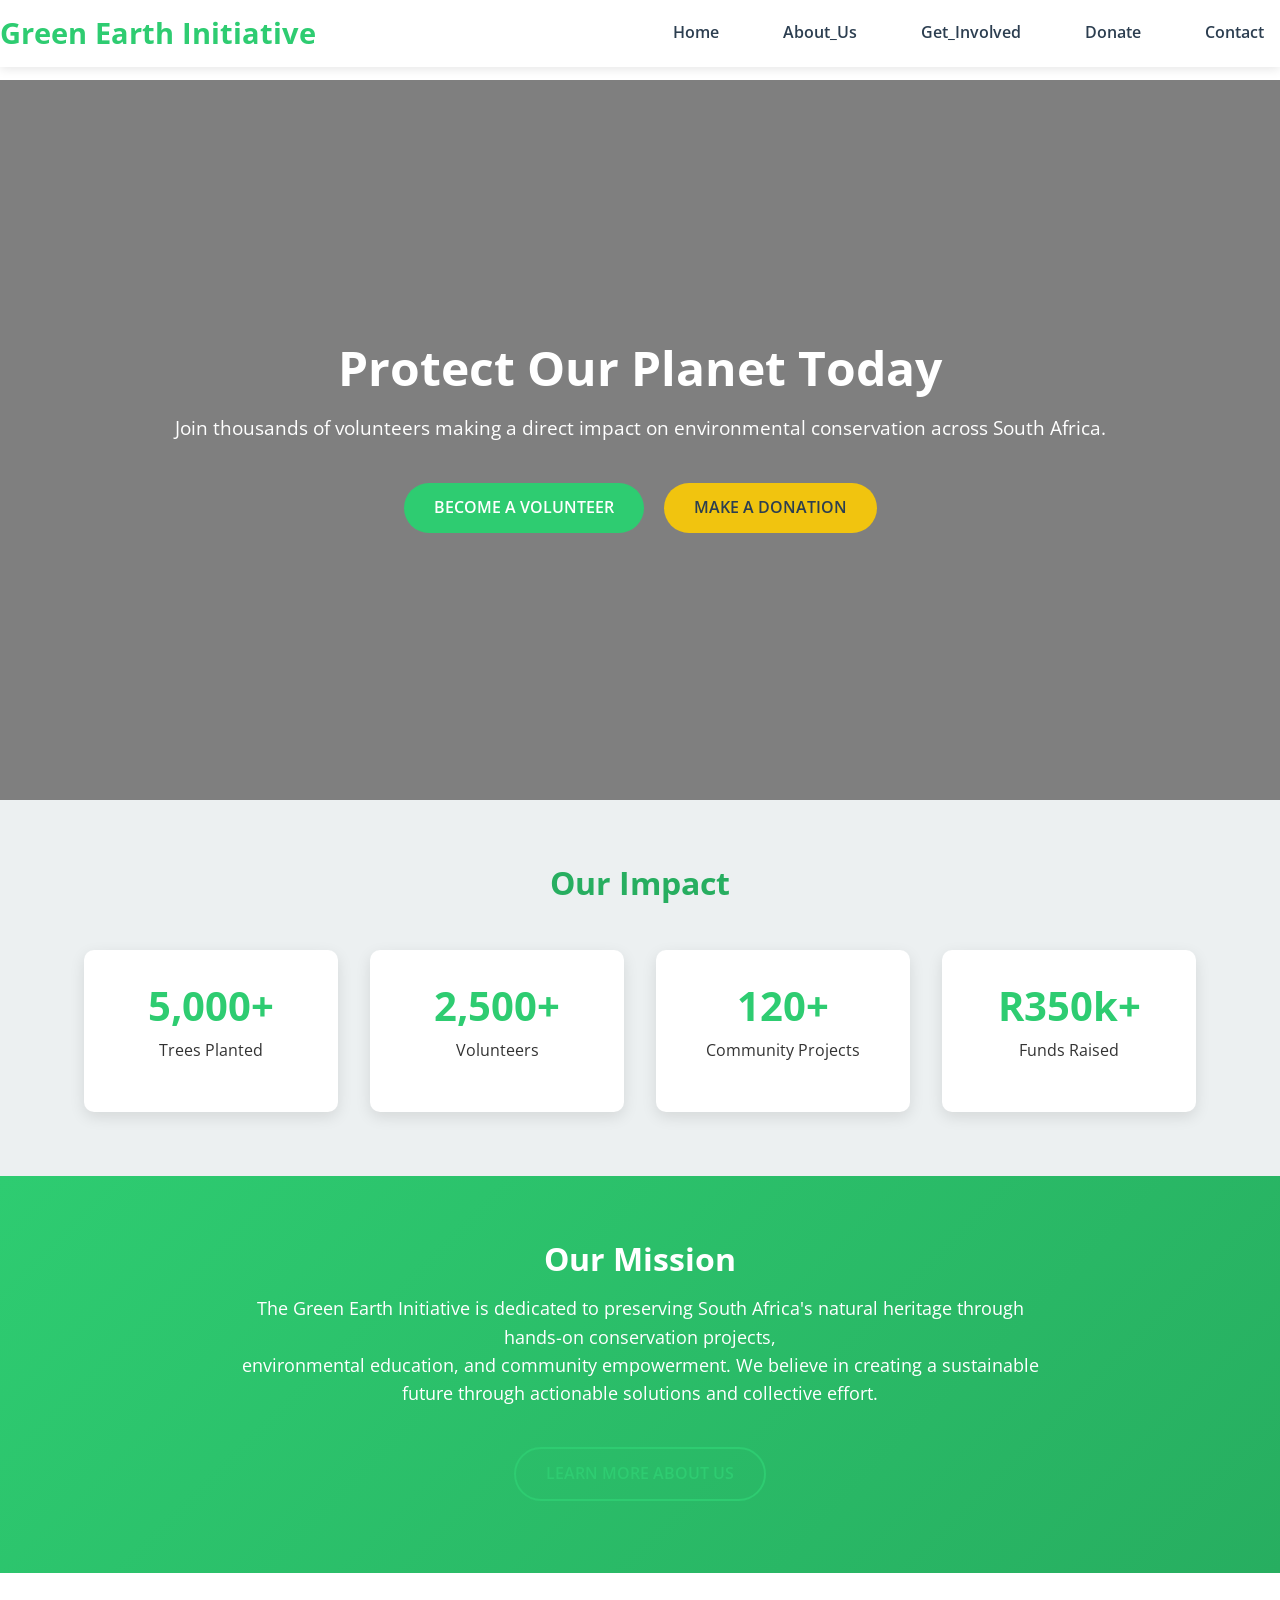
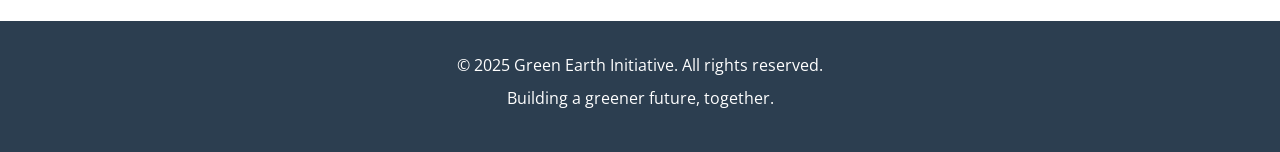
==== index.html @ fce31682 "THIS IS MY PART 2" ====
<!DOCTYPE html>
<html lang="en">
<head>
    <meta charset="UTF-8">
    <meta name="viewport" content="width=device-width, initial-scale=1.0">
    <meta name="description" content="Green Earth Initiative - Leading the fight for a sustainable future through community action, education, and conservation.">
    <title>Green Earth Initiative | Home</title>
    <link rel="stylesheet" href="css/styles.css">
    <link href="https://fonts.googleapis.com/css2?family=Open+Sans:wght@400;600;700&display=swap" rel="stylesheet">
</head>
<body>
    <header>
        <div class="header-container">
            <a href="index.html" class="logo">
                <h1>Green Earth Initiative</h1>
            </a>
            <nav>
                <ul>
                    <li><a href="index.html">Home</a></li>
                    <li><a href="about.html">About_Us</a></li>
                    <li><a href="involve.html">Get_Involved</a></li>
                    <li><a href="donate.html">Donate</a></li>
                    <li><a href="contact.html">Contact</a></li>
                </ul>
            </nav>
        </div>
    </header>

    <main>
        <section class="hero">
            <div class="hero-content">
                <h2>Protect Our Planet Today</h2>
                <p>Join thousands of volunteers making a direct impact on environmental conservation across South Africa.</p>
                <div class="cta-buttons">
                    <a href="involve.html" class="btn btn-primary">Become a Volunteer</a>
                    <a href="donate.html" class="btn btn-secondary">Make a Donation</a>
                </div>
            </div>
        </section>

        <section class="impact-stats">
            <div class="container">
                <h2>Our Impact</h2>
                <div class="stats-grid">
                    <div class="stat">
                        <h3>5,000+</h3>
                        <p>Trees Planted</p>
                    </div>
                    <div class="stat">
                        <h3>2,500+</h3>
                        <p>Volunteers</p>
                    </div>
                    <div class="stat">
                        <h3>120+</h3>
                        <p>Community Projects</p>
                    </div>
                    <div class="stat">
                        <h3>R350k+</h3>
                        <p>Funds Raised</p>
                    </div>
                </div>
            </div>
        </section>

        <section class="mission-preview">
            <div class="container">
                <h2>Our Mission</h2>
                <p>The Green Earth Initiative is dedicated to preserving South Africa's natural heritage through hands-on conservation projects, <br>
                    environmental education, and community empowerment. We believe in creating a sustainable future through actionable solutions and collective effort.</p>
                <a href="about.html" class="btn btn-outline">Learn More About Us</a>
            </div>
        </section>
    </main>

    <footer>
        <div class="container">
            <p>&copy; 2025 Green Earth Initiative. All rights reserved.</p>
            <p>Building a greener future, together.</p>
        </div>
    </footer>

    <script src="js/script.js"></script>
</body>
</html>
---- css/styles.css ----
/* 1. GLOBAL STYLES & RESET */
* {
    margin: 0;
    padding: 0;
    box-sizing: border-box;
}

:root {
    --primary-green: #2ecc71;
    --primary-yellow: #f1c40f;
    --dark-green: #27ae60;
    --dark-gray: #2c3e50;
    --light-gray: #ecf0f1;
    --white: #ffffff;
}

body {
    font-family: 'Open Sans', sans-serif;
    line-height: 1.6;
    color: #333;
    background-color: var(--white);
}

.container {
    width: 90%;
    max-width: 1200px;
    margin: 0 auto;
    padding: 0 20px;
}

/* 2. TYPOGRAPHY */
h1, h2, h3, h4 {
    font-weight: 700;
    line-height: 1.2;
    margin-bottom: 1rem;
    color: var(--dark-gray);
}

h1 {
    font-size: 2.5rem;
}

h2 {
    font-size: 2rem;
    color: var(--dark-green);
}

h3 {
    font-size: 1.5rem;
}

p {
    margin-bottom: 1rem;
}

a {
    text-decoration: none;
    color: var(--primary-green);
    transition: color 0.3s ease;
}

a:hover {
    color: var(--dark-green);
}

/* 3. HEADER & NAVIGATION */
header {
    background-color: var(--white);
    box-shadow: 0 2px 10px rgba(0,0,0,0.1);
    position: fixed;
    width: 100%;
    top: 0;
    z-index: 1000;
}

.header-container {
    display: flex;
    justify-content: space-between;
    align-items: center;
    padding: 1rem 0;
}

.logo h1 {
    color: var(--primary-green);
    font-size: 1.8rem;
    margin: 0;
}

nav ul {
    display: flex;
    list-style: none;
    gap: 2rem;
}

nav a {
    color: var(--dark-gray);
    font-weight: 600;
    padding: 0.5rem 1rem;
    border-radius: 5px;
    transition: all 0.3s ease;
}

nav a:hover {
    color: var(--white);
    background-color: var(--primary-green);
}

/* 4. HERO SECTION */
.hero {
    background: linear-gradient(rgba(0,0,0,0.5), rgba(0,0,0,0.5)), url('../images/hero-image.jpg');
    background-size: cover;
    background-position: center;
    height: 80vh;
    display: flex;
    align-items: center;
    justify-content: center;
    text-align: center;
    color: var(--white);
    margin-top: 80px;
}

.hero-content h2 {
    font-size: 3rem;
    color: var(--white);
    margin-bottom: 1rem;
}

.hero-content p {
    font-size: 1.2rem;
    margin-bottom: 2rem;
}

/* 5. BUTTONS */
.btn {
    display: inline-block;
    padding: 12px 30px;
    border-radius: 50px;
    font-weight: 600;
    text-transform: uppercase;
    transition: all 0.3s ease;
    border: none;
    cursor: pointer;
    font-size: 1rem;
    margin: 0.5rem;
}

.btn-primary {
    background-color: var(--primary-green);
    color: var(--white);
}

.btn-primary:hover {
    background-color: var(--dark-green);
    transform: translateY(-2px);
    box-shadow: 0 5px 15px rgba(0,0,0,0.2);
}

.btn-secondary {
    background-color: var(--primary-yellow);
    color: var(--dark-gray);
}

.btn-secondary:hover {
    background-color: #e67e22;
    transform: translateY(-2px);
}

.btn-outline {
    border: 2px solid var(--primary-green);
    color: var(--primary-green);
    background: transparent;
}

.btn-outline:hover {
    background-color: var(--primary-green);
    color: var(--white);
}

.cta-buttons {
    margin-top: 2rem;
}

/* 6. IMPACT STATS */
.impact-stats {
    padding: 4rem 0;
    background-color: var(--light-gray);
    text-align: center;
}

.stats-grid {
    display: grid;
    grid-template-columns: repeat(auto-fit, minmax(200px, 1fr));
    gap: 2rem;
    margin-top: 3rem;
}

.stat {
    background: var(--white);
    padding: 2rem;
    border-radius: 10px;
    box-shadow: 0 5px 15px rgba(0,0,0,0.1);
    transition: transform 0.3s ease;
}

.stat:hover {
    transform: translateY(-5px);
}

.stat h3 {
    font-size: 2.5rem;
    color: var(--primary-green);
    margin-bottom: 0.5rem;
}

/* 7. MISSION SECTION */
.mission-preview {
    padding: 4rem 0;
    text-align: center;
    background: linear-gradient(135deg, var(--primary-green) 0%, var(--dark-green) 100%);
    color: var(--white);
}

.mission-preview h2 {
    color: var(--white);
}

.mission-preview p {
    font-size: 1.1rem;
    max-width: 800px;
    margin: 0 auto 2rem;
}

/* 8. PAGE HEADERS */
.page-header {
    background: linear-gradient(135deg, var(--primary-green) 0%, var(--dark-green) 100%);
    color: var(--white);
    text-align: center;
    padding: 6rem 0 3rem;
    margin-top: 80px;
}

.page-header h1 {
    color: var(--white);
    font-size: 3rem;
}

/* 9. GRID LAYOUTS */
.mv-grid, .team-grid, .opportunities-grid, .impact-grid, .office-grid {
    display: grid;
    grid-template-columns: repeat(auto-fit, minmax(300px, 1fr));
    gap: 2rem;
    margin: 3rem 0;
}

.mv-card, .team-member, .opportunity, .impact-item, .office {
    background: var(--white);
    padding: 2rem;
    border-radius: 10px;
    box-shadow: 0 5px 15px rgba(0,0,0,0.1);
    text-align: center;
    transition: transform 0.3s ease;
}

.mv-card:hover, .team-member:hover, .opportunity:hover, .impact-item:hover, .office:hover {
    transform: translateY(-5px);
}

.role {
    color: var(--primary-green);
    font-weight: 600;
    margin-bottom: 1rem;
}

/* 10. FORMS */
.form-group {
    margin-bottom: 1.5rem;
}

label {
    display: block;
    margin-bottom: 0.5rem;
    font-weight: 600;
    color: var(--dark-gray);
}

input, select, textarea {
    width: 100%;
    padding: 12px;
    border: 2px solid #ddd;
    border-radius: 5px;
    font-size: 1rem;
    transition: border-color 0.3s ease;
}

input:focus, select:focus, textarea:focus {
    outline: none;
    border-color: var(--primary-green);
}

.volunteer-form, .donation-form, .contact-form {
    background: var(--light-gray);
    padding: 3rem;
    border-radius: 10px;
    margin: 3rem 0;
}

/* 11. MAP */
.map-placeholder {
    background: linear-gradient(135deg, var(--primary-green) 0%, var(--dark-green) 100%);
    height: 400px;
    border-radius: 10px;
    display: flex;
    align-items: center;
    justify-content: center;
    color: var(--white);
    font-size: 1.2rem;
    text-align: center;
}

/* 12. FOOTER */
footer {
    background-color: var(--dark-gray);
    color: var(--white);
    text-align: center;
    padding: 2rem 0;
    margin-top: 3rem;
}

footer p {
    margin-bottom: 0.5rem;
}

/* 13. RESPONSIVE DESIGN */
@media (max-width: 768px) {
    .header-container {
        flex-direction: column;
        gap: 1rem;
    }

    nav ul {
        flex-direction: column;
        gap: 1rem;
        text-align: center;
    }

    .hero-content h2 {
        font-size: 2rem;
    }

    .stats-grid {
        grid-template-columns: 1fr;
    }

    .cta-buttons {
        display: flex;
        flex-direction: column;
        align-items: center;
    }

    .btn {
        width: 100%;
        margin: 0.5rem 0;
    }

    .volunteer-form, .donation-form, .contact-form {
        padding: 1.5rem;
    }
}

/* 14. UTILITY CLASSES */
.text-center {
    text-align: center;
}

.mt-2 {
    margin-top: 2rem;
}

.mb-2 {
    margin-bottom: 2rem;
}

.hidden {
    display: none;
}
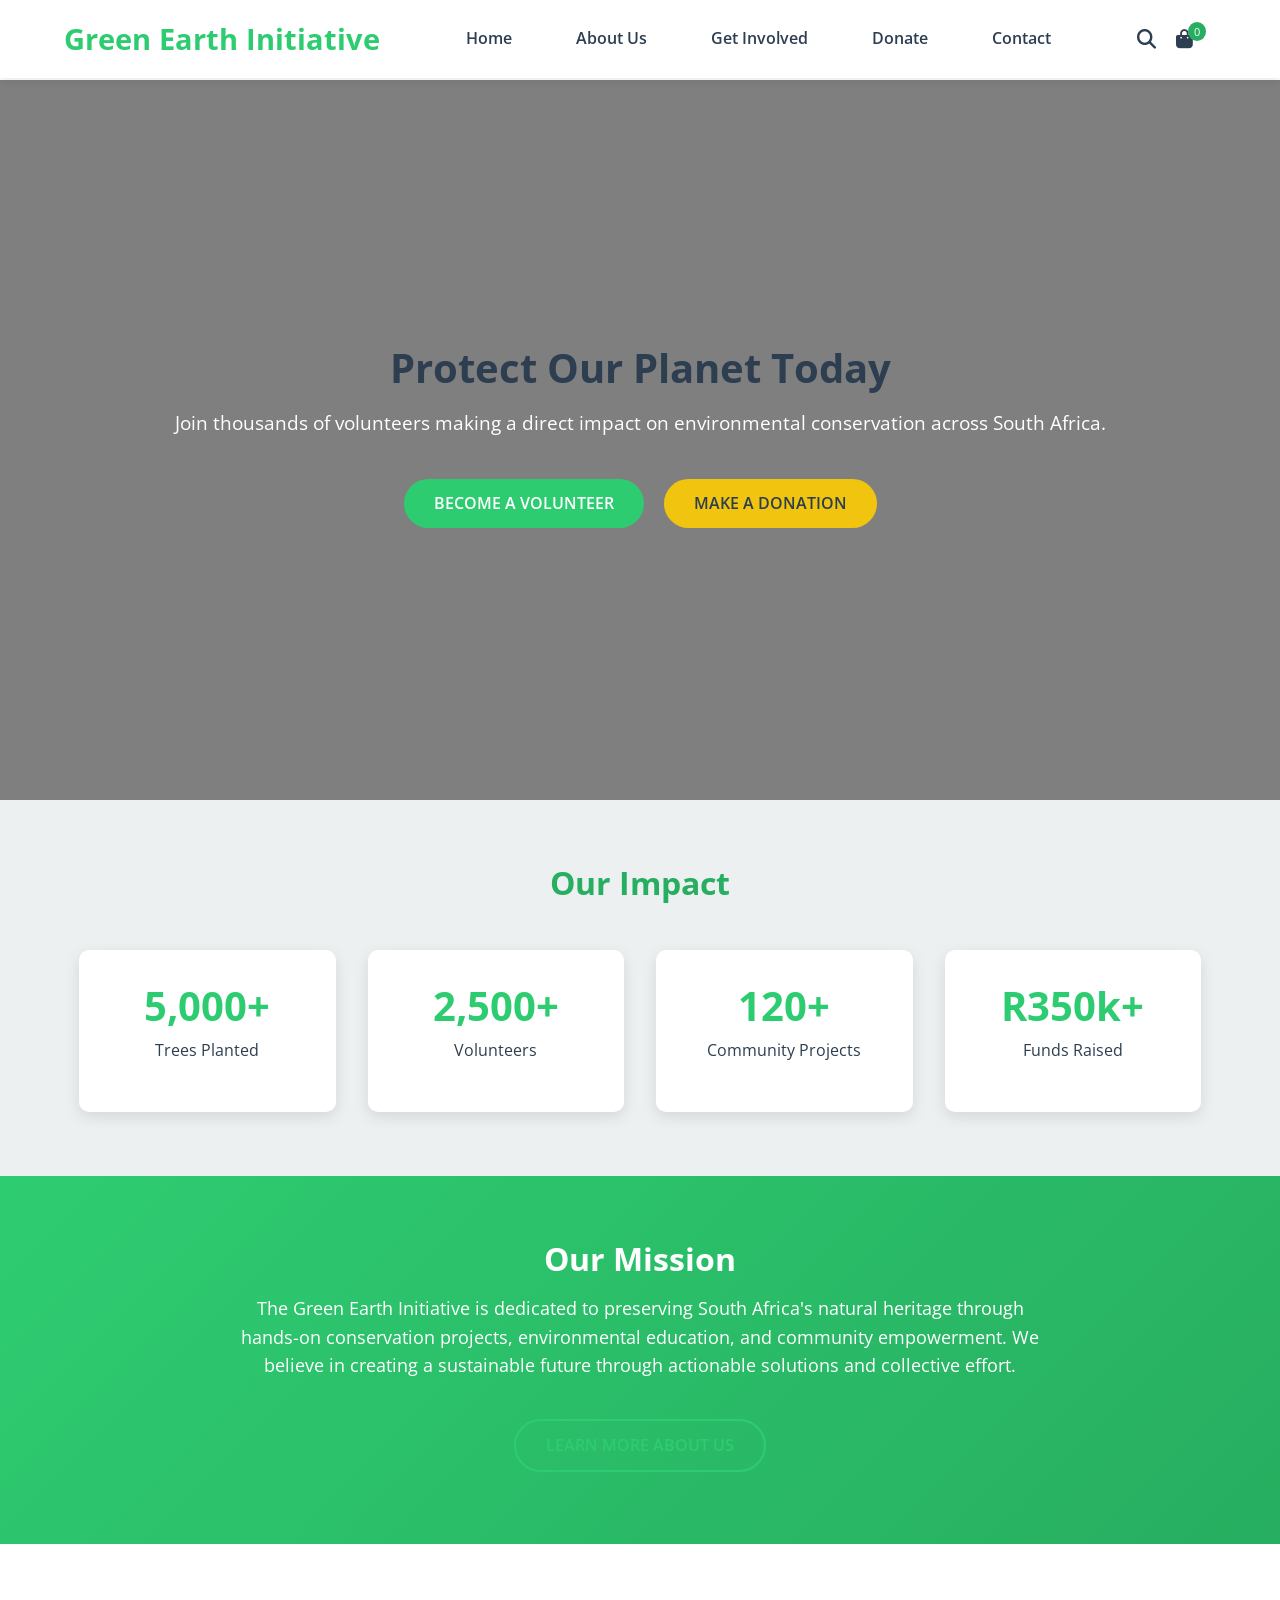
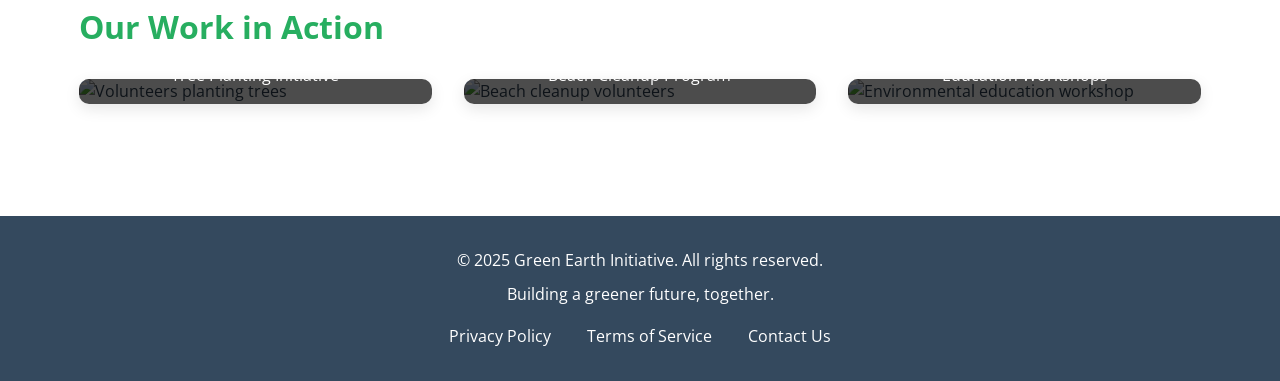
==== commit 99488583: "final changes" ====
--- a/index.html
+++ b/index.html
@@ -3,81 +3,150 @@
 <head>
     <meta charset="UTF-8">
     <meta name="viewport" content="width=device-width, initial-scale=1.0">
-    <meta name="description" content="Green Earth Initiative - Leading the fight for a sustainable future through community action, education, and conservation.">
+    <meta name="description" content="Green Earth Initiative - Leading environmental conservation through community action, education, and volunteer programs.">
+    <meta name="keywords" content="environment, conservation, volunteer, tree planting, beach cleanup, donate, eco-friendly">
     <title>Green Earth Initiative | Home</title>
     <link rel="stylesheet" href="css/styles.css">
+    <link href="https://cdnjs.cloudflare.com/ajax/libs/font-awesome/6.4.0/css/all.min.css" rel="stylesheet">
     <link href="https://fonts.googleapis.com/css2?family=Open+Sans:wght@400;600;700&display=swap" rel="stylesheet">
 </head>
 <body>
+    <!-- Overlay -->
+    <div class="overlay" id="overlay"></div>
+
+    <!-- Header -->
     <header>
-        <div class="header-container">
-            <a href="index.html" class="logo">
-                <h1>Green Earth Initiative</h1>
-            </a>
+        <div class="container header-container">
+            <a href="index.html" class="logo">Green Earth Initiative</a>
+            
             <nav>
                 <ul>
                     <li><a href="index.html">Home</a></li>
-                    <li><a href="about.html">About_Us</a></li>
-                    <li><a href="involve.html">Get_Involved</a></li>
+                    <li><a href="about.html">About Us</a></li>
+                    <li><a href="involve.html">Get Involved</a></li>
                     <li><a href="donate.html">Donate</a></li>
                     <li><a href="contact.html">Contact</a></li>
                 </ul>
             </nav>
+            
+            <div class="nav-icons">
+                <a href="#" id="search-btn"><i class="fas fa-search"></i></a>
+                <a href="#" id="cart-icon">
+                    <i class="fas fa-shopping-bag"></i>
+                    <span class="cart-count">0</span>
+                </a>
+            </div>
         </div>
     </header>
 
-    <main>
-        <section class="hero">
-            <div class="hero-content">
-                <h2>Protect Our Planet Today</h2>
-                <p>Join thousands of volunteers making a direct impact on environmental conservation across South Africa.</p>
-                <div class="cta-buttons">
-                    <a href="involve.html" class="btn btn-primary">Become a Volunteer</a>
-                    <a href="donate.html" class="btn btn-secondary">Make a Donation</a>
+    <!-- Hero Section -->
+    <section class="hero">
+        <div class="container hero-content">
+            <h1>Protect Our Planet Today</h1>
+            <p>Join thousands of volunteers making a direct impact on environmental conservation across South Africa.</p>
+            <div class="cta-buttons">
+                <a href="involve.html" class="btn btn-primary">Become a Volunteer</a>
+                <a href="donate.html" class="btn btn-secondary">Make a Donation</a>
+            </div>
+        </div>
+    </section>
+
+    <!-- Impact Statistics -->
+    <section class="impact-stats">
+        <div class="container">
+            <h2>Our Impact</h2>
+            <div class="stats-grid">
+                <div class="stat">
+                    <h3>5,000+</h3>
+                    <p>Trees Planted</p>
+                </div>
+                <div class="stat">
+                    <h3>2,500+</h3>
+                    <p>Volunteers</p>
+                </div>
+                <div class="stat">
+                    <h3>120+</h3>
+                    <p>Community Projects</p>
+                </div>
+                <div class="stat">
+                    <h3>R350k+</h3>
+                    <p>Funds Raised</p>
                 </div>
             </div>
-        </section>
+        </div>
+    </section>
 
-        <section class="impact-stats">
-            <div class="container">
-                <h2>Our Impact</h2>
-                <div class="stats-grid">
-                    <div class="stat">
-                        <h3>5,000+</h3>
-                        <p>Trees Planted</p>
-                    </div>
-                    <div class="stat">
-                        <h3>2,500+</h3>
-                        <p>Volunteers</p>
-                    </div>
-                    <div class="stat">
-                        <h3>120+</h3>
-                        <p>Community Projects</p>
-                    </div>
-                    <div class="stat">
-                        <h3>R350k+</h3>
-                        <p>Funds Raised</p>
-                    </div>
+    <!-- Mission Section -->
+    <section class="mission-preview">
+        <div class="container">
+            <h2>Our Mission</h2>
+            <p>The Green Earth Initiative is dedicated to preserving South Africa's natural heritage through hands-on conservation projects, environmental education, and community empowerment. We believe in creating a sustainable future through actionable solutions and collective effort.</p>
+            <a href="about.html" class="btn btn-outline">Learn More About Us</a>
+        </div>
+    </section>
+
+    <!-- Image Gallery -->
+    <section class="gallery-section">
+        <div class="container">
+            <h2>Our Work in Action</h2>
+            <div class="gallery-grid">
+                <div class="gallery-item">
+                    <img src="images/tree-planting.jpg" alt="Volunteers planting trees" class="gallery-image" data-src="images/tree-planting.jpg">
+                    <div class="gallery-caption">Tree Planting Initiative</div>
+                </div>
+                <div class="gallery-item">
+                    <img src="images/beach-cleanup.jpg" alt="Beach cleanup volunteers" class="gallery-image" data-src="images/beach-cleanup.jpg">
+                    <div class="gallery-caption">Beach Cleanup Program</div>
+                </div>
+                <div class="gallery-item">
+                    <img src="images/education.jpg" alt="Environmental education workshop" class="gallery-image" data-src="images/education.jpg">
+                    <div class="gallery-caption">Education Workshops</div>
                 </div>
             </div>
-        </section>
+        </div>
+    </section>
 
-        <section class="mission-preview">
-            <div class="container">
-                <h2>Our Mission</h2>
-                <p>The Green Earth Initiative is dedicated to preserving South Africa's natural heritage through hands-on conservation projects, <br>
-                    environmental education, and community empowerment. We believe in creating a sustainable future through actionable solutions and collective effort.</p>
-                <a href="about.html" class="btn btn-outline">Learn More About Us</a>
-            </div>
-        </section>
-    </main>
-
+    <!-- Footer -->
     <footer>
         <div class="container">
             <p>&copy; 2025 Green Earth Initiative. All rights reserved.</p>
             <p>Building a greener future, together.</p>
+            <div class="footer-links">
+                <a href="privacy.html">Privacy Policy</a>
+                <a href="terms.html">Terms of Service</a>
+                <a href="contact.html">Contact Us</a>
+            </div>
         </div>
     </footer>
+
+    <!-- Cart Sidebar -->
+    <div class="cart-sidebar" id="cart-sidebar">
+        <div class="cart-header">
+            <h2>Your Cart</h2>
+            <button class="close-cart" id="close-cart">
+                <i class="fas fa-times"></i>
+            </button>
+        </div>
+        
+        <div class="cart-items" id="cart-items">
+            <p class="empty-cart-message">Your cart is empty</p>
+        </div>
+        
+        <div class="cart-total" id="cart-total">
+            Total: R0.00
+        </div>
+        
+        <button class="checkout-btn">Proceed to Checkout</button>
+    </div>
+
+    <!-- Search Modal -->
+    <div class="search-modal" id="search-modal">
+        <div class="search-modal-content">
+            <input type="text" placeholder="Search our website..." id="search-input">
+            <button class="search-close" id="search-close">&times;</button>
+            <div class="search-results" id="search-results"></div>
+        </div>
+    </div>
 
     <script src="js/script.js"></script>
 </body>
--- a/css/styles.css
+++ b/css/styles.css
@@ -1,4 +1,4 @@
-/* 1. GLOBAL STYLES & RESET */
+ /* === GLOBAL STYLES & RESET === */
 * {
     margin: 0;
     padding: 0;
@@ -7,17 +7,21 @@
 
 :root {
     --primary-green: #2ecc71;
-    --primary-yellow: #f1c40f;
     --dark-green: #27ae60;
-    --dark-gray: #2c3e50;
+    --light-green: #d5f4e6;
+    --accent-yellow: #f1c40f;
+    --dark-yellow: #f39c12;
+    --white: #ffffff;
+    --black: #2c3e50;
+    --gray: #7f8c8d;
     --light-gray: #ecf0f1;
-    --white: #ffffff;
+    --dark-gray: #34495e;
 }
 
 body {
     font-family: 'Open Sans', sans-serif;
     line-height: 1.6;
-    color: #333;
+    color: var(--black);
     background-color: var(--white);
 }
 
@@ -25,15 +29,42 @@
     width: 90%;
     max-width: 1200px;
     margin: 0 auto;
-    padding: 0 20px;
-}
-
-/* 2. TYPOGRAPHY */
+    padding: 0 15px;
+}
+
+/* === PERFORMANCE OPTIMIZATIONS === */
+/* Critical CSS - Above the fold styles */
+.link-preload {
+    position: absolute;
+    width: 0;
+    height: 0;
+    overflow: hidden;
+}
+
+/* Reduce layout shifts */
+img {
+    max-width: 100%;
+    height: auto;
+}
+
+/* Optimize animations */
+@media (prefers-reduced-motion: reduce) {
+    *,
+    *::before,
+    *::after {
+        animation-duration: 0.01ms !important;
+        animation-iteration-count: 1 !important;
+        transition-duration: 0.01ms !important;
+        scroll-behavior: auto !important;
+    }
+}
+
+/* === TYPOGRAPHY === */
 h1, h2, h3, h4 {
     font-weight: 700;
     line-height: 1.2;
     margin-bottom: 1rem;
-    color: var(--dark-gray);
+    color: var(--black);
 }
 
 h1 {
@@ -63,7 +94,7 @@
     color: var(--dark-green);
 }
 
-/* 3. HEADER & NAVIGATION */
+/* === HEADER & NAVIGATION === */
 header {
     background-color: var(--white);
     box-shadow: 0 2px 10px rgba(0,0,0,0.1);
@@ -80,10 +111,11 @@
     padding: 1rem 0;
 }
 
-.logo h1 {
-    color: var(--primary-green);
+.logo {
     font-size: 1.8rem;
-    margin: 0;
+    font-weight: 700;
+    color: var(--primary-green);
+    text-decoration: none;
 }
 
 nav ul {
@@ -93,7 +125,7 @@
 }
 
 nav a {
-    color: var(--dark-gray);
+    color: var(--black);
     font-weight: 600;
     padding: 0.5rem 1rem;
     border-radius: 5px;
@@ -105,7 +137,34 @@
     background-color: var(--primary-green);
 }
 
-/* 4. HERO SECTION */
+.nav-icons {
+    display: flex;
+    gap: 20px;
+}
+
+.nav-icons a {
+    color: var(--black);
+    font-size: 1.2rem;
+    transition: all 0.3s ease;
+}
+
+.nav-icons a:hover {
+    color: var(--primary-green);
+    transform: scale(1.1);
+}
+
+.cart-count {
+    background-color: var(--dark-green);
+    color: var(--white);
+    border-radius: 50%;
+    padding: 2px 6px;
+    font-size: 0.7rem;
+    position: relative;
+    top: -10px;
+    right: 10px;
+}
+
+/* === HERO SECTION === */
 .hero {
     background: linear-gradient(rgba(0,0,0,0.5), rgba(0,0,0,0.5)), url('../images/hero-image.jpg');
     background-size: cover;
@@ -130,7 +189,7 @@
     margin-bottom: 2rem;
 }
 
-/* 5. BUTTONS */
+/* === BUTTONS === */
 .btn {
     display: inline-block;
     padding: 12px 30px;
@@ -156,12 +215,12 @@
 }
 
 .btn-secondary {
-    background-color: var(--primary-yellow);
-    color: var(--dark-gray);
+    background-color: var(--accent-yellow);
+    color: var(--black);
 }
 
 .btn-secondary:hover {
-    background-color: #e67e22;
+    background-color: var(--dark-yellow);
     transform: translateY(-2px);
 }
 
@@ -180,7 +239,7 @@
     margin-top: 2rem;
 }
 
-/* 6. IMPACT STATS */
+/* === IMPACT STATS === */
 .impact-stats {
     padding: 4rem 0;
     background-color: var(--light-gray);
@@ -212,7 +271,7 @@
     margin-bottom: 0.5rem;
 }
 
-/* 7. MISSION SECTION */
+/* === MISSION SECTION === */
 .mission-preview {
     padding: 4rem 0;
     text-align: center;
@@ -230,7 +289,7 @@
     margin: 0 auto 2rem;
 }
 
-/* 8. PAGE HEADERS */
+/* === PAGE HEADERS === */
 .page-header {
     background: linear-gradient(135deg, var(--primary-green) 0%, var(--dark-green) 100%);
     color: var(--white);
@@ -244,15 +303,15 @@
     font-size: 3rem;
 }
 
-/* 9. GRID LAYOUTS */
-.mv-grid, .team-grid, .opportunities-grid, .impact-grid, .office-grid {
+/* === GRID LAYOUTS === */
+.mv-grid, .team-grid, .opportunities-grid, .impact-grid, .office-grid, .options-grid, .transparency-grid, .faq-grid {
     display: grid;
     grid-template-columns: repeat(auto-fit, minmax(300px, 1fr));
     gap: 2rem;
     margin: 3rem 0;
 }
 
-.mv-card, .team-member, .opportunity, .impact-item, .office {
+.mv-card, .team-member, .opportunity, .impact-item, .office, .option-card, .transparency-item, .faq-item {
     background: var(--white);
     padding: 2rem;
     border-radius: 10px;
@@ -261,7 +320,7 @@
     transition: transform 0.3s ease;
 }
 
-.mv-card:hover, .team-member:hover, .opportunity:hover, .impact-item:hover, .office:hover {
+.mv-card:hover, .team-member:hover, .opportunity:hover, .impact-item:hover, .office:hover, .option-card:hover, .transparency-item:hover, .faq-item:hover {
     transform: translateY(-5px);
 }
 
@@ -271,9 +330,10 @@
     margin-bottom: 1rem;
 }
 
-/* 10. FORMS */
+/* === FORMS === */
 .form-group {
     margin-bottom: 1.5rem;
+    position: relative;
 }
 
 label {
@@ -290,6 +350,7 @@
     border-radius: 5px;
     font-size: 1rem;
     transition: border-color 0.3s ease;
+    font-family: 'Open Sans', sans-serif;
 }
 
 input:focus, select:focus, textarea:focus {
@@ -297,27 +358,627 @@
     border-color: var(--primary-green);
 }
 
-.volunteer-form, .donation-form, .contact-form {
+.volunteer-form, .contact-form-section, .donation-form-section {
     background: var(--light-gray);
     padding: 3rem;
     border-radius: 10px;
     margin: 3rem 0;
 }
 
-/* 11. MAP */
-.map-placeholder {
-    background: linear-gradient(135deg, var(--primary-green) 0%, var(--dark-green) 100%);
-    height: 400px;
+/* === FORM VALIDATION STYLES === */
+.error-message {
+    color: #e74c3c;
+    font-size: 0.8rem;
+    margin-top: 0.25rem;
+    display: block;
+}
+
+input.error,
+select.error,
+textarea.error {
+    border-color: #e74c3c !important;
+    background-color: #fee;
+}
+
+input.valid,
+select.valid,
+textarea.valid {
+    border-color: #2ecc71 !important;
+}
+
+/* === NOTIFICATION STYLES === */
+.notification {
+    position: fixed;
+    top: 100px;
+    right: 20px;
+    padding: 15px 20px;
+    border-radius: 5px;
+    color: white;
+    z-index: 10000;
+    transform: translateX(400px);
+    transition: transform 0.3s ease;
+    max-width: 300px;
+    display: flex;
+    justify-content: space-between;
+    align-items: center;
+}
+
+.notification.show {
+    transform: translateX(0);
+}
+
+.notification-success {
+    background-color: #2ecc71;
+}
+
+.notification-error {
+    background-color: #e74c3c;
+}
+
+.notification-warning {
+    background-color: #f39c12;
+}
+
+.notification-info {
+    background-color: #3498db;
+}
+
+.notification-close {
+    background: none;
+    border: none;
+    color: white;
+    font-size: 1.2rem;
+    cursor: pointer;
+    margin-left: 10px;
+}
+
+/* === LIGHTBOX GALLERY STYLES === */
+.lightbox {
+    position: fixed;
+    top: 0;
+    left: 0;
+    width: 100%;
+    height: 100%;
+    background: rgba(0, 0, 0, 0.9);
+    display: none;
+    justify-content: center;
+    align-items: center;
+    z-index: 10000;
+}
+
+.lightbox.active {
+    display: flex;
+}
+
+.lightbox-content {
+    position: relative;
+    max-width: 90%;
+    max-height: 90%;
+}
+
+.lightbox-content img {
+    max-width: 100%;
+    max-height: 90vh;
     border-radius: 10px;
+}
+
+.lightbox-close,
+.lightbox-prev,
+.lightbox-next {
+    position: absolute;
+    background: rgba(0, 0, 0, 0.7);
+    color: white;
+    border: none;
+    padding: 10px 15px;
+    cursor: pointer;
+    border-radius: 50%;
+    font-size: 1.2rem;
+}
+
+.lightbox-close {
+    top: -40px;
+    right: -40px;
+}
+
+.lightbox-prev {
+    left: 20px;
+    top: 50%;
+    transform: translateY(-50%);
+}
+
+.lightbox-next {
+    right: 20px;
+    top: 50%;
+    transform: translateY(-50%);
+}
+
+/* === GALLERY SECTION === */
+.gallery-section {
+    padding: 4rem 0;
+    background: var(--white);
+}
+
+.gallery-grid {
+    display: grid;
+    grid-template-columns: repeat(auto-fit, minmax(300px, 1fr));
+    gap: 2rem;
+    margin-top: 2rem;
+}
+
+.gallery-item {
+    position: relative;
+    border-radius: 10px;
+    overflow: hidden;
+    box-shadow: 0 5px 15px rgba(0,0,0,0.1);
+    transition: transform 0.3s ease;
+}
+
+.gallery-item:hover {
+    transform: translateY(-5px);
+}
+
+.gallery-image {
+    width: 100%;
+    height: 250px;
+    object-fit: cover;
+    cursor: pointer;
+    transition: transform 0.3s ease;
+}
+
+.gallery-item:hover .gallery-image {
+    transform: scale(1.05);
+}
+
+.gallery-caption {
+    position: absolute;
+    bottom: 0;
+    left: 0;
+    right: 0;
+    background: rgba(0,0,0,0.7);
+    color: white;
+    padding: 1rem;
+    text-align: center;
+}
+
+/* === TIMELINE === */
+.timeline {
+    position: relative;
+    max-width: 800px;
+    margin: 3rem auto;
+}
+
+.timeline::before {
+    content: '';
+    position: absolute;
+    left: 50%;
+    top: 0;
+    bottom: 0;
+    width: 2px;
+    background: var(--primary-green);
+    transform: translateX(-50%);
+}
+
+.timeline-item {
+    display: flex;
+    justify-content: space-between;
+    align-items: center;
+    margin-bottom: 3rem;
+    position: relative;
+}
+
+.timeline-year {
+    background: var(--primary-green);
+    color: white;
+    padding: 0.5rem 1rem;
+    border-radius: 20px;
+    font-weight: bold;
+    position: absolute;
+    left: 50%;
+    transform: translateX(-50%);
+    top: -10px;
+    z-index: 2;
+}
+
+.timeline-content {
+    background: white;
+    padding: 1.5rem;
+    border-radius: 10px;
+    box-shadow: 0 3px 10px rgba(0,0,0,0.1);
+    width: 45%;
+}
+
+.timeline-item:nth-child(odd) .timeline-content {
+    margin-right: auto;
+}
+
+.timeline-item:nth-child(even) .timeline-content {
+    margin-left: auto;
+}
+
+/* === EVENTS === */
+.upcoming-events {
+    padding: 4rem 0;
+    background: var(--light-gray);
+}
+
+.events-list {
+    max-width: 800px;
+    margin: 0 auto;
+}
+
+.event-item {
+    display: flex;
+    align-items: center;
+    background: white;
+    padding: 1.5rem;
+    border-radius: 10px;
+    margin-bottom: 1rem;
+    box-shadow: 0 3px 10px rgba(0,0,0,0.1);
+    transition: transform 0.3s ease;
+}
+
+.event-item:hover {
+    transform: translateX(5px);
+}
+
+.event-date {
+    background: var(--primary-green);
+    color: white;
+    padding: 1rem;
+    border-radius: 10px;
+    text-align: center;
+    min-width: 80px;
+    margin-right: 1.5rem;
+}
+
+.event-day {
+    display: block;
+    font-size: 1.5rem;
+    font-weight: bold;
+}
+
+.event-month {
+    display: block;
+    font-size: 0.9rem;
+    text-transform: uppercase;
+}
+
+.event-details {
+    flex-grow: 1;
+}
+
+.event-details h3 {
+    margin-bottom: 0.5rem;
+}
+
+.event-details p {
+    margin-bottom: 0.25rem;
+    color: var(--gray);
+}
+
+/* === EMERGENCY BANNER === */
+.emergency-contact {
+    padding: 2rem 0;
+}
+
+.emergency-banner {
+    background: linear-gradient(135deg, #e74c3c, #c0392b);
+    color: white;
+    padding: 1.5rem;
+    border-radius: 10px;
+    display: flex;
+    align-items: center;
+    gap: 1rem;
+}
+
+.emergency-banner i {
+    font-size: 2rem;
+}
+
+.emergency-banner h3 {
+    margin-bottom: 0.5rem;
+    color: white;
+}
+
+/* === DONATION SPECIFIC STYLES === */
+.amount-buttons {
+    display: flex;
+    gap: 0.5rem;
+    margin-bottom: 1rem;
+    flex-wrap: wrap;
+}
+
+.amount-btn {
+    padding: 0.75rem 1.5rem;
+    border: 2px solid var(--primary-green);
+    background: white;
+    color: var(--primary-green);
+    border-radius: 5px;
+    cursor: pointer;
+    transition: all 0.3s ease;
+    font-weight: 600;
+}
+
+.amount-btn:hover,
+.amount-btn.active {
+    background: var(--primary-green);
+    color: white;
+}
+
+.security-notice {
+    background: var(--light-green);
+    padding: 1rem;
+    border-radius: 5px;
+    margin: 1.5rem 0;
+    display: flex;
+    align-items: center;
+    gap: 1rem;
+}
+
+.security-notice i {
+    color: var(--primary-green);
+    font-size: 1.5rem;
+}
+
+/* === CHECKBOX STYLES === */
+.checkbox-label {
+    display: flex;
+    align-items: center;
+    cursor: pointer;
+    margin-bottom: 0.5rem;
+}
+
+.checkbox-label input {
+    display: none;
+}
+
+.checkmark {
+    width: 20px;
+    height: 20px;
+    border: 2px solid #ddd;
+    border-radius: 3px;
+    margin-right: 10px;
+    position: relative;
+    transition: all 0.3s ease;
+}
+
+.checkbox-label input:checked + .checkmark {
+    background: var(--primary-green);
+    border-color: var(--primary-green);
+}
+
+.checkbox-label input:checked + .checkmark::after {
+    content: '✓';
+    position: absolute;
+    color: white;
+    font-size: 14px;
+    top: 50%;
+    left: 50%;
+    transform: translate(-50%, -50%);
+}
+
+/* === CART SIDEBAR === */
+.cart-sidebar {
+    position: fixed;
+    top: 0;
+    right: -400px;
+    width: 350px;
+    height: 100vh;
+    background-color: var(--white);
+    box-shadow: -5px 0 15px rgba(0,0,0,0.1);
+    padding: 20px;
+    overflow-y: auto;
+    transition: right 0.4s ease;
+    z-index: 1000;
+}
+
+.cart-sidebar.active {
+    right: 0;
+}
+
+.cart-header {
+    display: flex;
+    justify-content: space-between;
+    align-items: center;
+    margin-bottom: 20px;
+    padding-bottom: 10px;
+    border-bottom: 1px solid #eee;
+}
+
+.cart-header h2 {
+    color: var(--primary-green);
+}
+
+.close-cart {
+    background: none;
+    border: none;
+    font-size: 1.5rem;
+    cursor: pointer;
+    color: var(--gray);
+}
+
+.cart-items {
+    margin-bottom: 30px;
+}
+
+.cart-item {
+    display: flex;
+    margin-bottom: 15px;
+    padding-bottom: 15px;
+    border-bottom: 1px solid #eee;
+}
+
+.cart-item-img {
+    width: 70px;
+    height: 70px;
+    object-fit: cover;
+    border-radius: 5px;
+    background-color: var(--light-green);
+    margin-right: 15px;
     display: flex;
     align-items: center;
     justify-content: center;
-    color: var(--white);
+    color: var(--primary-green);
+}
+
+.cart-item-info {
+    flex-grow: 1;
+}
+
+.cart-item-title {
+    font-weight: 600;
+    margin-bottom: 5px;
+}
+
+.cart-item-price {
+    color: var(--primary-green);
+    font-weight: 700;
+}
+
+.cart-item-quantity {
+    display: flex;
+    align-items: center;
+    margin-top: 5px;
+}
+
+.quantity-btn {
+    width: 25px;
+    height: 25px;
+    background-color: var(--light-green);
+    border: none;
+    border-radius: 3px;
+    cursor: pointer;
+}
+
+.quantity-input {
+    width: 40px;
+    height: 25px;
+    text-align: center;
+    margin: 0 5px;
+    border: 1px solid #ddd;
+    border-radius: 3px;
+}
+
+.remove-item {
+    color: var(--gray);
+    background: none;
+    border: none;
+    cursor: pointer;
     font-size: 1.2rem;
+    align-self: flex-start;
+}
+
+.cart-total {
+    font-size: 1.2rem;
+    font-weight: 700;
+    margin-bottom: 20px;
+    text-align: right;
+    color: var(--primary-green);
+}
+
+.checkout-btn {
+    width: 100%;
+    padding: 12px;
+    background-color: var(--primary-green);
+    color: var(--white);
+    border: none;
+    border-radius: 5px;
+    font-weight: 600;
+    cursor: pointer;
+    transition: background-color 0.3s ease;
+}
+
+.checkout-btn:hover {
+    background-color: var(--dark-green);
+}
+
+.empty-cart-message {
     text-align: center;
-}
-
-/* 12. FOOTER */
+    color: var(--gray);
+    margin: 30px 0;
+}
+
+/* === OVERLAY === */
+.overlay {
+    position: fixed;
+    top: 0;
+    left: 0;
+    width: 100%;
+    height: 100%;
+    background-color: rgba(0,0,0,0.5);
+    z-index: 999;
+    display: none;
+}
+
+.overlay.active {
+    display: block;
+}
+
+/* === SEARCH MODAL === */
+.search-modal {
+    position: fixed;
+    top: 0;
+    left: 0;
+    width: 100%;
+    height: 100%;
+    background: rgba(0, 0, 0, 0.8);
+    display: none;
+    justify-content: center;
+    align-items: flex-start;
+    z-index: 10000;
+    padding-top: 100px;
+}
+
+.search-modal.active {
+    display: flex;
+}
+
+.search-modal-content {
+    background: white;
+    padding: 30px;
+    border-radius: 10px;
+    width: 90%;
+    max-width: 500px;
+    position: relative;
+}
+
+.search-modal-content input {
+    width: 100%;
+    padding: 15px;
+    border: 2px solid #ddd;
+    border-radius: 5px;
+    font-size: 1.1rem;
+}
+
+.search-close {
+    position: absolute;
+    top: 10px;
+    right: 15px;
+    background: none;
+    border: none;
+    font-size: 1.5rem;
+    cursor: pointer;
+}
+
+.search-results {
+    margin-top: 20px;
+    max-height: 300px;
+    overflow-y: auto;
+}
+
+.search-result {
+    display: block;
+    padding: 10px;
+    border-bottom: 1px solid #eee;
+    color: #333;
+    text-decoration: none;
+}
+
+.search-result:hover {
+    background-color: #f5f5f5;
+}
+
+/* === FOOTER === */
 footer {
     background-color: var(--dark-gray);
     color: var(--white);
@@ -330,7 +991,34 @@
     margin-bottom: 0.5rem;
 }
 
-/* 13. RESPONSIVE DESIGN */
+.footer-links {
+    margin-top: 1rem;
+}
+
+.footer-links a {
+    color: var(--white);
+    margin: 0 1rem;
+}
+
+.footer-links a:hover {
+    color: var(--primary-green);
+}
+
+/* === ICON STYLES === */
+.member-photo, .opportunity-icon, .impact-icon, .option-icon, .office-icon {
+    width: 80px;
+    height: 80px;
+    background: var(--light-green);
+    border-radius: 50%;
+    display: flex;
+    align-items: center;
+    justify-content: center;
+    margin: 0 auto 1rem;
+    color: var(--primary-green);
+    font-size: 2rem;
+}
+
+/* === RESPONSIVE DESIGN === */
 @media (max-width: 768px) {
     .header-container {
         flex-direction: column;
@@ -362,24 +1050,106 @@
         margin: 0.5rem 0;
     }
 
-    .volunteer-form, .donation-form, .contact-form {
+    .volunteer-form, .contact-form-section, .donation-form-section {
         padding: 1.5rem;
     }
-}
-
-/* 14. UTILITY CLASSES */
-.text-center {
-    text-align: center;
-}
-
-.mt-2 {
-    margin-top: 2rem;
-}
-
-.mb-2 {
-    margin-bottom: 2rem;
-}
-
-.hidden {
+
+    .timeline::before {
+        left: 30px;
+    }
+
+    .timeline-item {
+        flex-direction: column;
+        align-items: flex-start;
+    }
+
+    .timeline-year {
+        position: static;
+        transform: none;
+        margin-bottom: 1rem;
+    }
+
+    .timeline-content {
+        width: 100%;
+        margin-left: 0 !important;
+    }
+
+    .event-item {
+        flex-direction: column;
+        text-align: center;
+    }
+
+    .event-date {
+        margin-right: 0;
+        margin-bottom: 1rem;
+    }
+
+    .emergency-banner {
+        flex-direction: column;
+        text-align: center;
+    }
+
+    .cart-sidebar {
+        width: 300px;
+    }
+
+    .menu-toggle {
+        display: block;
+    }
+    
+    nav ul {
+        display: none;
+        flex-direction: column;
+        position: absolute;
+        top: 100%;
+        left: 0;
+        width: 100%;
+        background: linear-gradient(135deg, var(--primary-green) 0%, var(--dark-green) 100%);
+        padding: 20px;
+    }
+    
+    nav.active ul {
+        display: flex;
+    }
+}
+
+/* === MOBILE MENU STYLES === */
+.menu-toggle {
     display: none;
+    background: none;
+    border: none;
+    color: var(--black);
+    font-size: 1.5rem;
+    cursor: pointer;
+}
+
+/* === LAZY LOADING STYLES === */
+.lazy {
+    opacity: 0;
+    transition: opacity 0.3s ease;
+}
+
+.lazy.loaded {
+    opacity: 1;
+}
+
+/* === ACCESSIBILITY === */
+@media (prefers-reduced-motion: reduce) {
+    * {
+        animation-duration: 0.01ms !important;
+        animation-iteration-count: 1 !important;
+        transition-duration: 0.01ms !important;
+    }
+}
+
+.sr-only {
+    position: absolute;
+    width: 1px;
+    height: 1px;
+    padding: 0;
+    margin: -1px;
+    overflow: hidden;
+    clip: rect(0, 0, 0, 0);
+    white-space: nowrap;
+    border: 0;
 }
